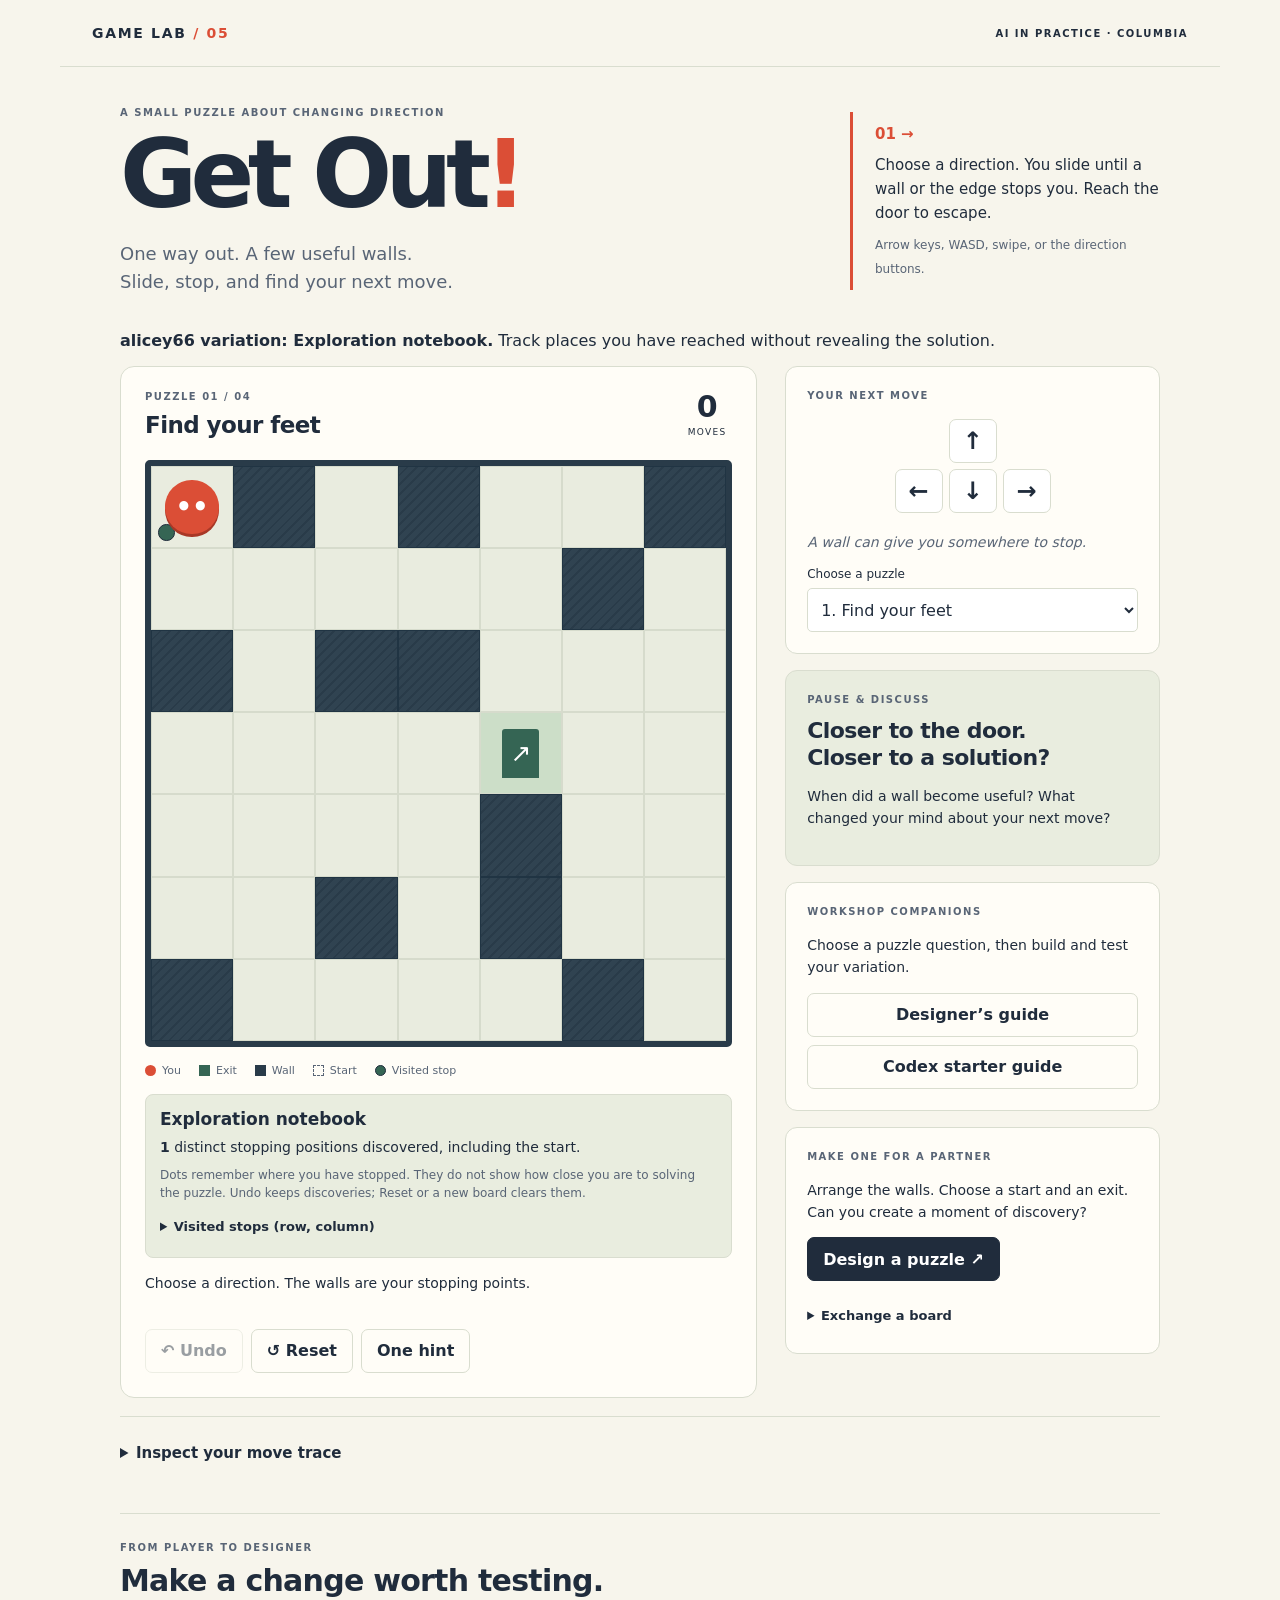
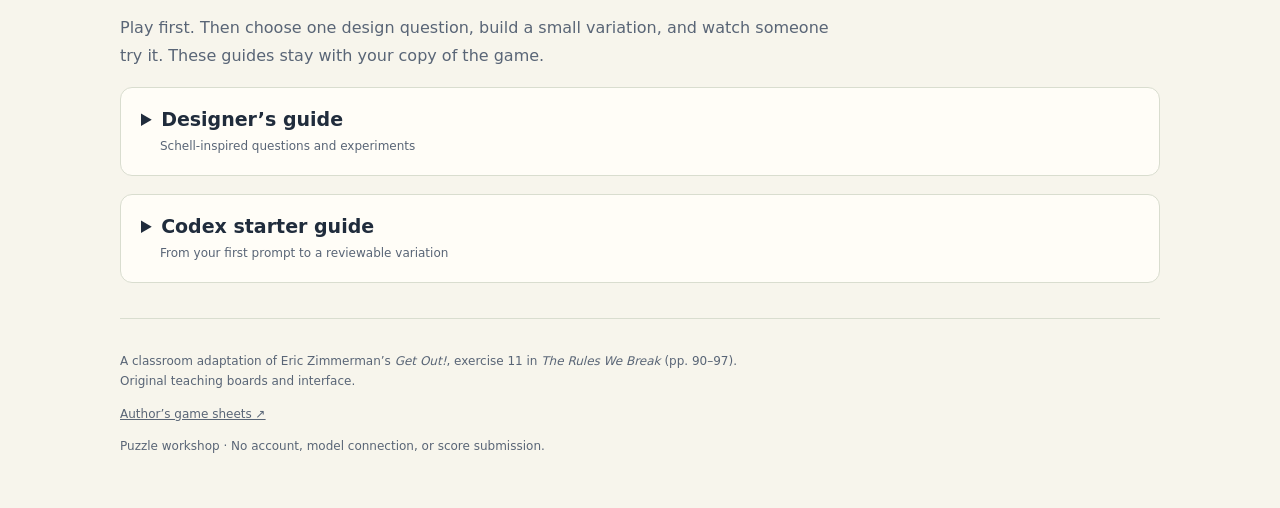
==== minigames/submissions/alicey66/get-out/index.html @ 83a728ab "Add Get Out exploration notebook variation" ====
<!doctype html>
<html lang="en">
<head>
<meta charset="utf-8"><meta name="viewport" content="width=device-width,initial-scale=1">
<title>Get Out! · Exploration notebook · alicey66</title>
<link rel="stylesheet" href="style.css">
<script src="engine.js" defer></script><script src="levels.js" defer></script><script src="exploration.js" defer></script><script src="app.js" defer></script>
</head>
<body>
<header class="masthead"><a class="brand" href="./">GAME LAB <span>/ 05</span></a><span class="course">AI IN PRACTICE · COLUMBIA</span></header>
<main>
<section class="intro"><div><p class="eyebrow">A SMALL PUZZLE ABOUT CHANGING DIRECTION</p><h1>Get Out<span>!</span></h1><p class="lede">One way out. A few useful walls.<br>Slide, stop, and find your next move.</p></div><div class="rule-card"><span class="rule-number">01 →</span><p>Choose a direction. You slide until a wall or the edge stops you. Reach the door to escape.</p><small>Arrow keys, WASD, swipe, or the direction buttons.</small></div></section>
<p class="variation-label"><strong>alicey66 variation: Exploration notebook.</strong> Track places you have reached without revealing the solution.</p>
<div class="workspace">
<section class="play-panel" aria-label="Puzzle play area">
<div class="board-heading"><div><p class="eyebrow" id="level-number">PUZZLE 01 / 04</p><h2 id="level-title">Find your feet</h2></div><div class="counter"><strong id="moves">0</strong><span>MOVES</span></div></div>
<div id="board" class="board" tabindex="0" role="group" aria-label="Puzzle board. Use arrow keys to move."></div>
<div class="legend"><span><i class="you-key"></i>You</span><span><i class="exit-key"></i>Exit</span><span><i class="wall-key"></i>Wall</span><span><i class="start-key"></i>Start</span><span><i class="explored-key"></i>Visited stop</span></div>
<section id="exploration" class="exploration-notebook" aria-label="Exploration notebook">
<h3>Exploration notebook</h3>
<p><strong id="explored-count">1</strong> distinct stopping positions discovered, including the start.</p>
<p class="small">Dots remember where you have stopped. They do not show how close you are to solving the puzzle. Undo keeps discoveries; Reset or a new board clears them.</p>
<details><summary>Visited stops (row, column)</summary><p id="explored-stops"></p></details>
</section>
<p id="status" role="status" aria-live="polite">Find a stopping point that helps you reach the exit.</p>
<div class="play-actions"><button id="undo" class="secondary">↶ Undo</button><button id="reset" class="secondary">↺ Reset</button><button id="hint" class="secondary">One hint</button><button id="next" class="primary" hidden>Next puzzle →</button></div>
</section>
<aside>
<section class="side-card"><p class="eyebrow">YOUR NEXT MOVE</p><div class="dpad" aria-label="Direction controls"><button data-move="up" aria-label="Move up">↑</button><button data-move="left" aria-label="Move left">←</button><button data-move="down" aria-label="Move down">↓</button><button data-move="right" aria-label="Move right">→</button></div><p id="prompt" class="thought"></p><label for="levels">Choose a puzzle</label><select id="levels"></select></section>
<section class="side-card discussion"><p class="eyebrow">PAUSE & DISCUSS</p><h3>Closer to the door.<br>Closer to a solution?</h3><p>When did a wall become useful? What changed your mind about your next move?</p></section>
<section class="side-card"><p class="eyebrow">WORKSHOP COMPANIONS</p><p>Choose a puzzle question, then build and test your variation.</p><div class="guide-buttons"><button class="secondary" data-guide="designers-guide">Designer’s guide</button><button class="secondary" data-guide="codex-guide">Codex starter guide</button></div></section>
<section class="side-card"><p class="eyebrow">MAKE ONE FOR A PARTNER</p><p>Arrange the walls. Choose a start and an exit. Can you create a moment of discovery?</p><button id="edit" class="primary">Design a puzzle ↗</button>
<div id="editor" hidden><fieldset><legend>Paint a square</legend><div class="tools"><label><input type="radio" name="tool" value="#" checked> Wall</label><label><input type="radio" name="tool" value="."> Clear</label><label><input type="radio" name="tool" value="S"> Start</label><label><input type="radio" name="tool" value="E"> Exit</label></div></fieldset><p class="small">Tap the board to paint. Placing a start or exit moves the previous one.</p><button id="blank" class="secondary">Clear board</button><button id="play-custom" class="primary">Check & play</button><button id="cancel-edit" class="secondary">Cancel</button></div>
<details id="exchange"><summary>Exchange a board</summary><label for="board-code">Board code: S = start, E = exit, # = wall, . = floor</label><textarea id="board-code" rows="7" spellcheck="false"></textarea><div class="code-actions"><button id="export" class="secondary">Get current code</button><button id="import" class="secondary">Load code</button></div><p class="small">Copy the code to a partner. Load their code to play it. Boards must be rectangular and solvable.</p></details></section>
</aside>
</div>
<details class="trace"><summary>Inspect your move trace</summary><p>Compare what you tried with what the game did. Blocked moves are recorded but do not add to the move count.</p><ol id="trace-list"><li>No moves yet.</li></ol><button id="download" class="secondary">Download trace (JSON)</button></details>
<section class="workshop-guides" aria-label="Workshop guides">
<p class="eyebrow">FROM PLAYER TO DESIGNER</p>
<h2>Make a change worth testing.</h2>
<p class="guide-intro">Play first. Then choose one design question, build a small variation, and watch someone try it. These guides stay with your copy of the game.</p>
<details id="designers-guide" class="workshop-guide">
<summary>Designer’s guide <span>Schell-inspired questions and experiments</span></summary>
<div class="guide-content">
<p>Use these questions to investigate your puzzle. In Jesse Schell’s <em>The Art of Game Design</em>, third edition, puzzles are in <strong>Chapter 14, with Lens 58: The Puzzle</strong>. Chapter 13 concerns balance. These are original classroom applications of his principles, not excerpts from the book.</p>
<div class="guide-callout"><strong>Start with a prediction.</strong><p>“If I change ___, I expect a player to ___ because ___.” Name something you could observe that would make you question your prediction. Change one thing before adding more.</p></div>
<div class="principle-grid">
<article class="principle-card"><p class="eyebrow">01 · A CLEAR GOAL</p><h3>Can the player tell what success means?</h3><p><strong>Try:</strong> revise the exit marker or the opening instruction.</p><p><strong>Watch:</strong> ask a new player what they are trying to accomplish before their first move.</p></article>
<article class="principle-card"><p class="eyebrow">02 · AN ACCESSIBLE START</p><h3>What can one move teach?</h3><p><strong>Try:</strong> a tiny introductory board that demonstrates sliding and stopping.</p><p><strong>Watch:</strong> can the player predict where the next move will end without your explanation?</p></article>
<article class="principle-card"><p class="eyebrow">03 · VISIBLE PROGRESS</p><h3>What has the player learned so far?</h3><p><strong>Try:</strong> mark visited stopping positions as an exploration record.</p><p><strong>Watch:</strong> does that record inform a decision? Being nearer the door does not necessarily mean being nearer a solution.</p></article>
<article class="principle-card"><p class="eyebrow">04 · CONFIDENCE IN A SOLUTION</p><h3>Why believe a route exists?</h3><p><strong>Try:</strong> a solver-verified assurance or a clue about a reachable stopping point.</p><p><strong>Watch:</strong> when does the player stop guessing? Distinguish solvability from the start from solvability at the current position.</p></article>
<article class="principle-card"><p class="eyebrow">05 · A LEARNING SEQUENCE</p><h3>What prepares the player for the next board?</h3><p><strong>Try:</strong> three boards that introduce, vary, and combine an idea.</p><p><strong>Watch:</strong> can the player use that idea on a new board? A longer shortest path alone does not prove greater difficulty.</p></article>
<article class="principle-card"><p class="eyebrow">06 · PARALLEL CHALLENGES</p><h3>What else could someone try when stuck?</h3><p><strong>Try:</strong> offer a choice of two puzzles with a way to return.</p><p><strong>Watch:</strong> does switching help the player discover an idea, or leave them unsure where to begin?</p></article>
<article class="principle-card"><p class="eyebrow">07 · COMBINING IDEAS</p><h3>Can two small discoveries solve a larger puzzle?</h3><p><strong>Try:</strong> two short teaching boards and a third requiring both ideas.</p><p><strong>Watch:</strong> ask which earlier discovery helped. Look for transfer rather than repeated trial and error.</p></article>
<article class="principle-card"><p class="eyebrow">08 · USEFUL HINTS</p><h3>What is the smallest helpful nudge?</h3><p><strong>Try:</strong> an optional question, then a relevant feature, then the next move.</p><p><strong>Watch:</strong> record the hint level requested. Can the player explain their next decision afterward?</p></article>
<article class="principle-card"><p class="eyebrow">09 · LEARNING FROM AN ANSWER</p><h3>What could revealing a solution teach?</h3><p><strong>Try:</strong> a clearly labeled, optional walkthrough followed by a new board using the same idea.</p><p><strong>Watch:</strong> can the player apply what they saw? Keep a hint distinct from a full reveal.</p></article>
<article class="principle-card"><p class="eyebrow">10 · A CHANGE IN PERSPECTIVE</p><h3>When does a surprising insight feel fair?</h3><p><strong>Try:</strong> a board whose solution begins by moving away from the exit.</p><p><strong>Watch:</strong> what assumption changes? Ask whether the discovery felt satisfying or arbitrary, and why.</p></article>
</div>
<div class="guide-columns">
<section><h3>Watch someone play</h3><ol><li>Give a neighbor the game and its on-screen instructions. Observe without coaching.</li><li>Record the board, version, order, hints, resets, completion, and one revealing action or remark. Use anonymous labels.</li><li>Ask “What were you trying to do?” and “What changed your understanding?”</li><li>Compare the observation with your prediction, note a limitation, and revise one thing.</li></ol></section>
<section><h3>Keep the evidence honest</h3><p>A faster second solve may reflect remembering the solution. Use different players or alternate the order across pairs; use comparable new boards to examine transfer.</p><p>Rule tests establish specified behavior. The solver establishes reachability. Human play and conversation provide evidence about understanding and experience. A tiny classroom sample remains exploratory.</p><p>Use the editor to try original boards, Check &amp; play to verify reachability, and Exchange a board to trade with a partner. The move trace records actions, not feelings.</p></section>
</div>
<p class="guide-footnote">Choose one exercise in the repository’s <code>minigames/EXERCISES.md</code>. Record your experiment in your own game folder. The shared reference stays available for comparison.</p>
</div>
</details>
<details id="codex-guide" class="workshop-guide">
<summary>Codex starter guide <span>From your first prompt to a reviewable variation</span></summary>
<div class="guide-content">
<p>Use Codex as your building assistant. You choose the design question, inspect the change, and interpret the human playtest. This browser game itself needs no account or model connection.</p>
<ol class="starter-steps">
<li><h3>Play first, then exchange puzzles</h3><p>Try Get Out yourself. Then choose <strong>Design a puzzle</strong>, arrange a board, and choose <strong>Check &amp; play</strong>. Use <strong>Exchange a board → Get current code</strong> to share it with a neighbor. Paste their code and choose <strong>Load code</strong>.</p><p>Watch each other play without coaching. What changed your understanding? Use the Designer’s guide to choose one thing you want to change. Keep your board code if you want to use it later.</p></li>
<li><h3>Ask Codex to make it yours</h3><p>Open the class <code>game-dev-f26</code> project in Codex and paste this:</p><blockquote>Use the minigame-variation skill to help me make my own Get Out. Use my signed-in GitHub account and set up my branch and game folder automatically. After playing my neighbor’s puzzle, I want to change: [your idea]. Make one small change, test it, and show me how to play my version.</blockquote><p>Include your board code if you want to keep the puzzle you designed. If you are undecided, describe what you observed and ask Codex to help choose a change. Hints are just one possible experiment.</p><p>Codex gets your login from GitHub, creates your branch and game folder, and runs the checks. You do not need to type your username, run setup commands, or install a separate plugin. If the skill is not found, tell Codex to read <code>.agents/skills/minigame-variation/SKILL.md</code>.</p></li>
<li><h3>Play the change and keep what you learn</h3><p>Play your version, then trade with a neighbor again. Tell Codex what actually happened and what you want to revise. You supply the design decisions and interpretation; Codex can record your words and the checks it ran.</p><p>When you want to save it for review, say:</p><blockquote>Review my variation and prepare a draft pull request to the class repository. Include only my game folder. Record what we tested and leave missing human observations unfinished.</blockquote><p>Codex handles the review, commit, branch push, and draft PR. The instructor reviews and merges it later. Your game appears in the shared gallery after merging.</p></li>
</ol>
<details class="setup-help"><summary>If setup gets in the way</summary><p>Ask a TA and keep playing while access is fixed. Building needs the full class checkout, Codex, a signed-in GitHub CLI, Python 3.11+, and Node 22+. The instructor/TA checks these before class. A downloaded game or gallery is enough to play, but it does not contain the full development tools.</p><p>Use the course’s <a href="https://learn.chatgpt.com/docs/codex/cli" target="_blank" rel="noreferrer">Codex CLI instructions</a> or <a href="https://openai.com/codex/" target="_blank" rel="noreferrer">native app</a> for installation. Existing work should be preserved. The repository’s <code>minigames/STUDENT-GUIDE.md</code> has the same short workflow.</p></details>
<div class="guide-callout"><strong>Tonight is practice, with no new submission due.</strong><p>The Motivation Atlas minigame remains due October 18 and follows its own repository instructions. A Get Out PR does not automatically complete that assignment. Transfer the workflow to your midterm using its own source material and project rules; building-assistant access is separate from configuring a model that plays your game.</p></div>
</div>
</details>
</section>

<footer><p>A classroom adaptation of Eric Zimmerman’s <em>Get Out!</em>, exercise 11 in <em>The Rules We Break</em> (pp. 90–97). Original teaching boards and interface.</p><a href="https://theruleswebreak.com/gamesheets.html" target="_blank" rel="noreferrer">Author’s game sheets ↗</a><p class="small">Puzzle workshop · No account, model connection, or score submission.</p></footer>
</main>
</body></html>
---- minigames/submissions/alicey66/get-out/style.css ----
:root{--paper:#f7f5ec;--ink:#202c3c;--muted:#596576;--line:#d9ddcf;--coral:#db4e36;--green:#356554;--cell:#e9ecdf;--wall:#293b49;--focus:#126cce}*{box-sizing:border-box}body{margin:0;background:var(--paper);color:var(--ink);font-family:system-ui,-apple-system,BlinkMacSystemFont,"Segoe UI",sans-serif}button,input,select,textarea{font:inherit}button,a,select,input{touch-action:manipulation}button,select{min-height:44px}button{cursor:pointer;border:1px solid var(--line);border-radius:7px;padding:10px 15px;font-weight:650;color:var(--ink);background:#fff}button:hover{filter:brightness(.94)}button:disabled{opacity:.45;cursor:default}button:focus-visible,a:focus-visible,select:focus-visible,textarea:focus-visible,input:focus-visible,.board:focus-visible{outline:3px solid var(--focus);outline-offset:4px}a{color:inherit}button[hidden],[hidden]{display:none!important}.masthead{max-width:1160px;margin:auto;padding:25px 32px;border-bottom:1px solid var(--line);display:flex;justify-content:space-between;align-items:center;gap:20px}.brand{font-size:14px;font-weight:850;letter-spacing:.12em;text-decoration:none}.brand span{color:var(--coral)}.course{font-size:10px;letter-spacing:.15em;font-weight:700}main{max-width:1100px;margin:auto;padding:40px 30px}.intro{display:flex;align-items:center;justify-content:space-between;gap:45px;margin-bottom:35px}.eyebrow{font-size:10px;letter-spacing:.15em;font-weight:800;margin:0 0 10px;color:var(--muted)}h1{font-size:clamp(58px,8vw,94px);letter-spacing:-.07em;line-height:1;margin:0 0 18px;font-weight:850}h1 span{color:var(--coral)}.lede{font-size:18px;line-height:1.55;margin:0;color:var(--muted)}.rule-card{max-width:310px;border-left:3px solid var(--coral);padding:10px 0 10px 22px;font-size:15px;line-height:1.6}.rule-number{font-weight:800;color:var(--coral)}.rule-card p{margin:7px 0}.rule-card small{color:var(--muted);font-size:12px}.workspace{display:grid;grid-template-columns:minmax(0,1.7fr) minmax(260px,1fr);gap:28px;align-items:start}.play-panel{border:1px solid var(--line);border-radius:14px;background:#fffdf7;padding:24px}.board-heading{display:flex;justify-content:space-between;align-items:center;gap:15px;margin-bottom:22px}h2{font-size:23px;letter-spacing:-.025em;margin:0}.counter{display:flex;flex-direction:column;align-items:center;min-width:50px}.counter strong{font-size:30px;line-height:1}.counter span{font-size:9px;letter-spacing:.15em;margin-top:5px}.board{--cols:7;--rows:7;position:relative;display:grid;grid-template-columns:repeat(var(--cols),1fr);aspect-ratio:var(--cols)/var(--rows);border:6px solid var(--wall);border-radius:5px;overflow:hidden;background:var(--cell);touch-action:none}.cell{position:relative;display:flex;align-items:center;justify-content:center;border:1px solid #d6dbcc;min-width:0;min-height:0;padding:0;border-radius:0;background:var(--cell);aspect-ratio:1;color:var(--ink)}.cell.wall{background:repeating-linear-gradient(135deg,#304351,#304351 5px,#293b49 5px,#293b49 7px);border-color:#203443}.cell.exit{background:#ccdec8}.door{width:46%;height:62%;background:var(--green);border-radius:3px 3px 0 0;display:flex;align-items:center;justify-content:center;color:white;font-size:clamp(13px,3vw,25px)}.start-mark{color:#7b8474;font-size:16px}.player{position:absolute;left:calc(var(--x)*100%/var(--cols));top:calc(var(--y)*100%/var(--rows));width:calc(100%/var(--cols));height:calc(100%/var(--rows));display:grid;place-items:center;pointer-events:none;transition:left .22s ease,top .22s ease}.player span{width:65%;height:65%;border-radius:50%;background:var(--coral);box-shadow:0 3px 0 #a83827;display:grid;place-items:center;color:white;font-size:clamp(13px,3vw,26px);font-weight:800}.legend{display:flex;gap:18px;flex-wrap:wrap;margin:17px 0;font-size:11px;color:var(--muted)}.legend span{display:flex;align-items:center;gap:6px}.legend i{display:inline-block;width:11px;height:11px}.you-key{background:var(--coral);border-radius:50%}.exit-key{background:var(--green)}.wall-key{background:var(--wall)}.start-key{border:1px dashed var(--muted)}#status{font-size:14px;line-height:1.5;min-height:42px}.play-actions{display:flex;flex-wrap:wrap;gap:8px}.primary{background:var(--ink);border-color:var(--ink);color:white}.secondary{background:transparent}aside{display:grid;gap:16px}.side-card{padding:21px;border:1px solid var(--line);border-radius:12px;background:#fffdf7}.side-card p{line-height:1.6;font-size:14px}.side-card p.eyebrow{font-size:10px}.dpad{display:grid;grid-template-columns:repeat(3,48px);grid-template-rows:repeat(2,44px);gap:6px;width:max-content;margin:15px auto 18px}.dpad button{font-size:24px;padding:3px}.dpad button[data-move=up]{grid-column:2}.dpad button[data-move=left]{grid-column:1;grid-row:2}.dpad button[data-move=down]{grid-column:2;grid-row:2}.dpad button[data-move=right]{grid-column:3;grid-row:2}.thought{font-style:italic;color:var(--muted)}label{display:block;font-size:12px;margin:10px 0 7px}select,textarea{width:100%;border:1px solid var(--line);border-radius:5px;padding:9px;background:#fff;color:var(--ink)}.discussion{background:#e9eddf}.discussion h3{font-size:22px;line-height:1.2;letter-spacing:-.025em;margin:10px 0}.small{font-size:12px!important;color:var(--muted)}details{margin-top:18px}summary{cursor:pointer;font-size:13px;font-weight:700;padding:9px 0}fieldset{border:0;padding:0;margin:18px 0 10px}legend{font-size:13px;font-weight:700}.tools{display:grid;grid-template-columns:1fr 1fr;gap:4px}.tools label{display:flex;gap:5px;align-items:center;margin:0;min-height:40px}.tools input{accent-color:var(--coral)}#editor button{margin:4px 2px 4px 0}textarea{font-family:monospace;font-size:14px;resize:vertical}.code-actions{display:flex;flex-wrap:wrap;gap:6px;margin-top:8px}.trace{border-top:1px solid var(--line);padding-top:15px;font-size:13px;line-height:1.7}.trace ol{max-height:220px;overflow:auto}.trace summary{font-size:15px}footer{border-top:1px solid var(--line);margin-top:35px;padding-top:20px;color:var(--muted);font-size:12px;line-height:1.7}footer p{max-width:650px}.board.editing .cell{cursor:crosshair}.board.editing .cell:hover{outline:3px solid var(--coral);outline-offset:-3px;filter:none}@media(max-width:720px){.masthead{padding:20px}.course{font-size:8px}main{padding:28px 16px}.intro{display:block;margin-bottom:24px}.rule-card{max-width:none;margin-top:24px;padding:0 0 0 16px}.workspace{grid-template-columns:1fr;gap:18px}.play-panel{padding:16px}.board-heading{margin-bottom:16px}h2{font-size:21px}.dpad{grid-template-columns:repeat(3,58px);grid-template-rows:repeat(2,48px)}.side-card{padding:18px}.legend{gap:15px}}@media(prefers-reduced-motion:reduce){.player{transition:none}}

/* This variation records explored stopping places, not distance to victory. */
.cell.explored::after{content:'';position:absolute;bottom:8%;left:8%;width:18%;height:18%;border:1px solid var(--ink);border-radius:50%;background:var(--green);pointer-events:none}
.legend .explored-key{border-radius:50%;background:var(--green);border:1px solid var(--ink)}
.exploration-notebook{margin:15px 0;padding:14px;border:1px solid var(--line);border-radius:8px;background:#e9eddf}
.exploration-notebook h3{margin:0 0 8px;font-size:17px}
.exploration-notebook p{margin:8px 0;font-size:14px;line-height:1.5}
.exploration-notebook details{margin-top:6px}
#explored-stops{overflow-wrap:anywhere;font-variant-numeric:tabular-nums}
/* Self-contained classroom guides, copied with each student variation. */
.guide-buttons{display:grid;gap:8px}.workshop-guides{margin-top:38px;border-top:1px solid var(--line);padding-top:28px}.workshop-guides>h2{font-size:30px}.guide-intro{max-width:720px;color:var(--muted);line-height:1.7}.workshop-guide{border:1px solid var(--line);border-radius:12px;background:#fffdf7;overflow:hidden}.workshop-guide>summary{padding:20px;font-size:19px;min-height:64px}.workshop-guide>summary span{display:block;font-size:12px;color:var(--muted);font-weight:500;margin:7px 0 0 19px;line-height:1.5}.workshop-guide[open]>summary{border-bottom:1px solid var(--line);background:#e9eddf}.workshop-guide summary:focus-visible{outline:3px solid var(--focus);outline-offset:-4px}.guide-content{padding:24px;font-size:14px;line-height:1.7}.guide-content>p:first-child{margin-top:0}.guide-content h3{font-size:18px;line-height:1.4;margin:0 0 12px;letter-spacing:-.02em}.guide-content p{margin:8px 0 14px}.guide-callout{border-left:3px solid var(--coral);padding:14px 20px;background:var(--paper);margin:24px 0}.guide-callout p:last-child{margin-bottom:0}.principle-grid{display:grid;grid-template-columns:repeat(2,minmax(0,1fr));gap:14px;margin:24px 0}.principle-card{border:1px solid var(--line);border-radius:8px;padding:20px}.principle-card .eyebrow{font-size:10px;margin:0 0 12px}.principle-card p:last-child{margin-bottom:0}.guide-columns{display:grid;grid-template-columns:repeat(2,minmax(0,1fr));gap:28px;margin-top:28px}.guide-content ol{padding-left:22px}.guide-content li{padding-left:5px;margin:10px 0}.guide-content code{font-size:.9em;overflow-wrap:anywhere}.guide-content pre{background:var(--ink);color:#f7f5ec;border-radius:7px;padding:16px;white-space:pre-wrap;overflow-wrap:anywhere;line-height:1.7}.guide-content blockquote{border-left:3px solid var(--green);margin:18px 0;padding:5px 0 5px 20px;color:var(--muted)}.guide-footnote{border-top:1px solid var(--line);padding-top:18px;color:var(--muted)}.starter-steps>li{padding:0 0 18px 10px;margin-top:22px}.starter-steps>li::marker{color:var(--coral);font-weight:800}@media(max-width:720px){.guide-content{padding:18px}.principle-grid,.guide-columns{grid-template-columns:1fr}.workshop-guide>summary{font-size:18px;padding:18px}.guide-content pre{padding:12px}.principle-card{padding:16px}.workshop-guides>h2{font-size:26px}}
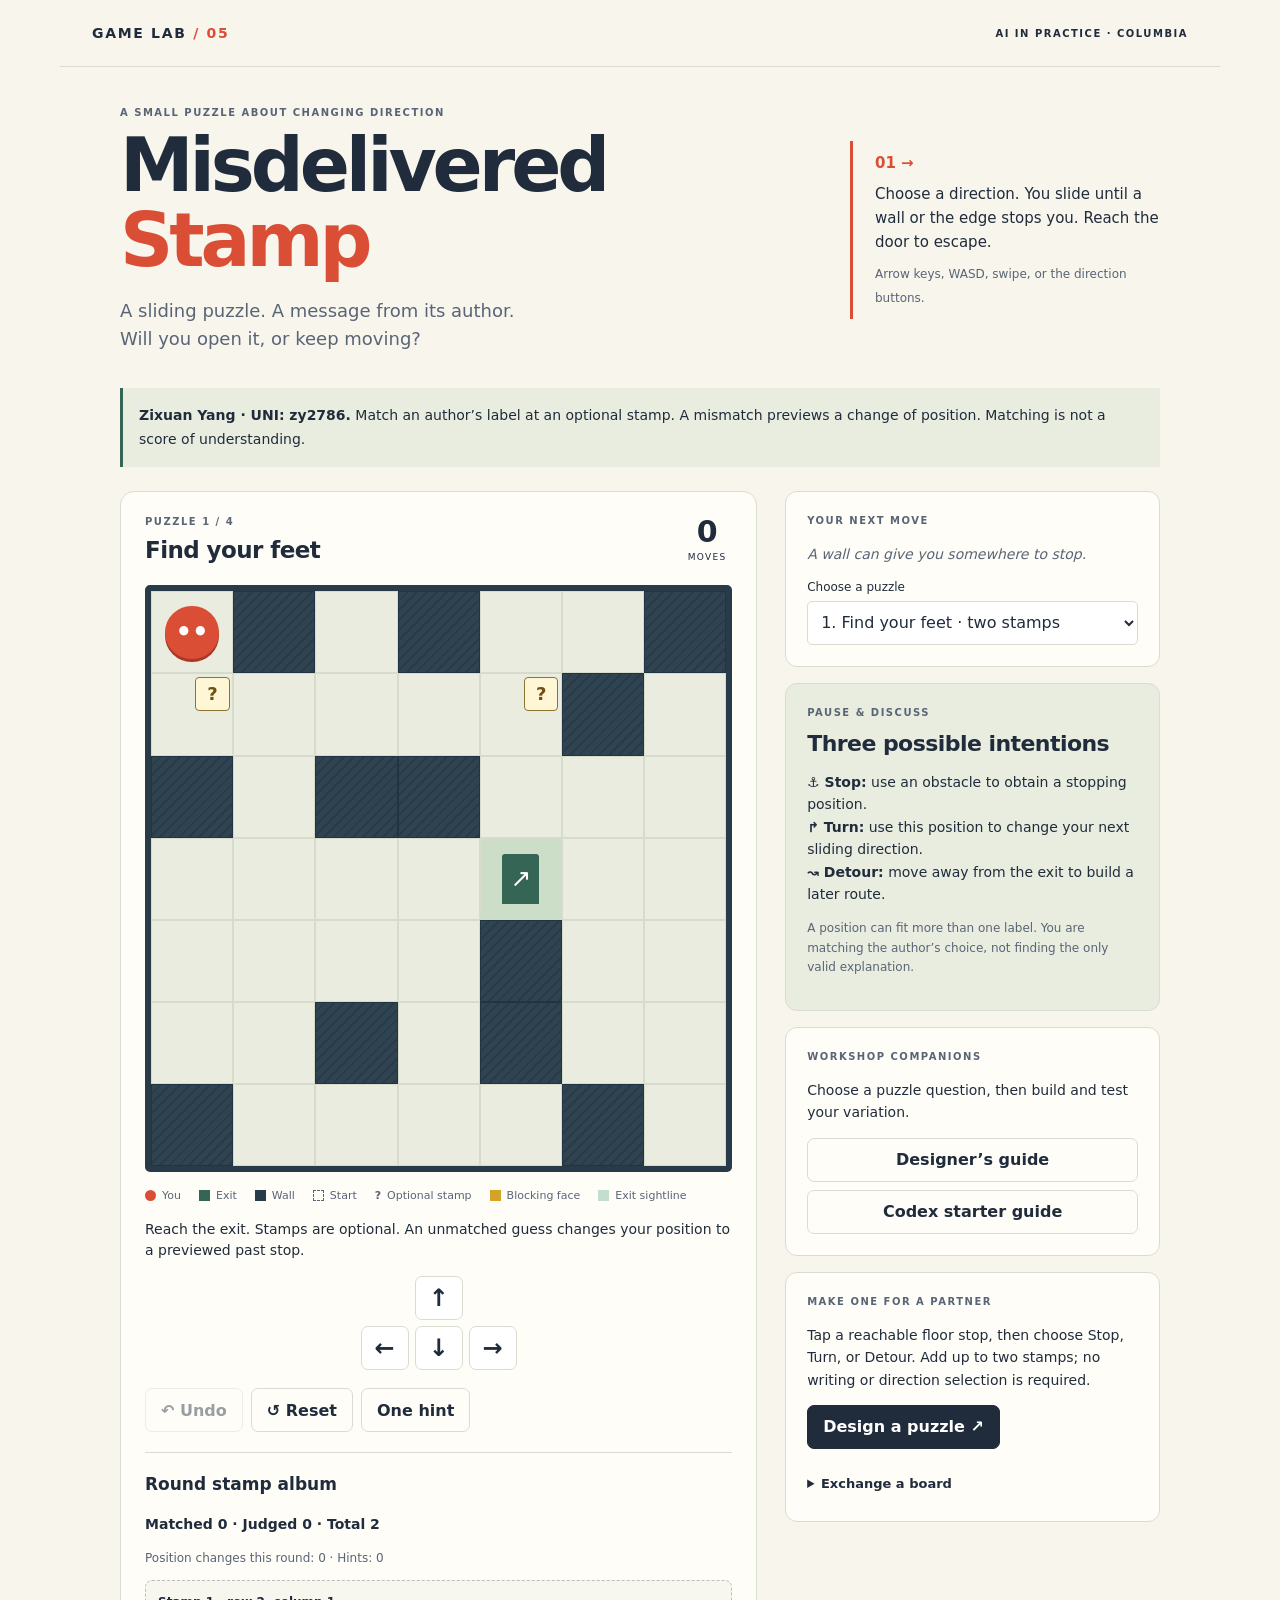
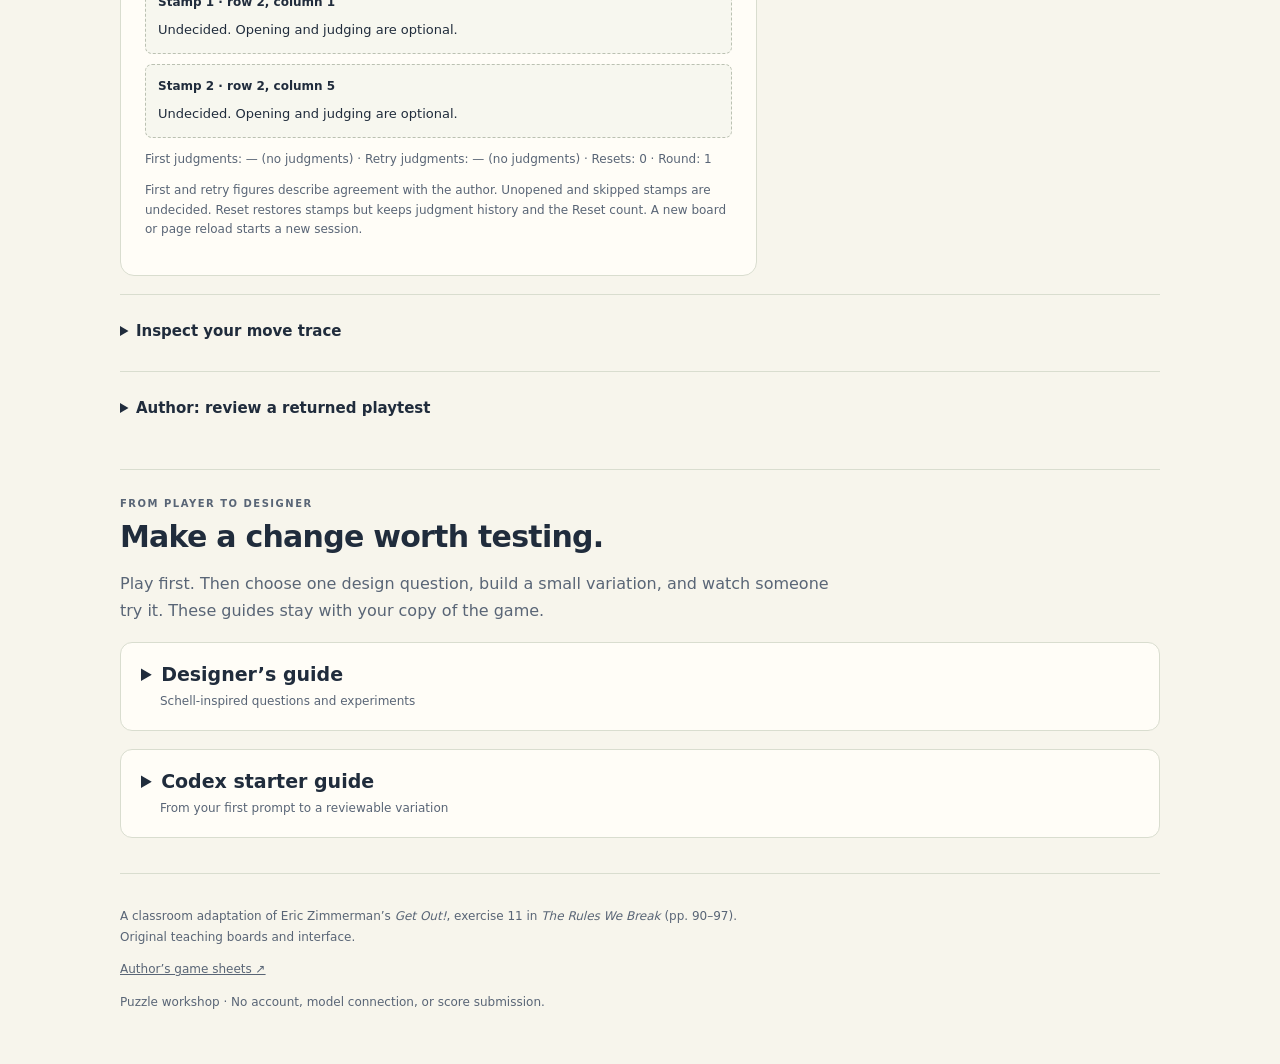
==== commit 81b1d6bf: "Finalize Misdelivered Stamp by Zixuan Yang, UNI zy2786" ====
--- a/minigames/submissions/alicey66/get-out/index.html
+++ b/minigames/submissions/alicey66/get-out/index.html
@@ -2,39 +2,42 @@
 <html lang="en">
 <head>
 <meta charset="utf-8"><meta name="viewport" content="width=device-width,initial-scale=1">
-<title>Get Out! · Exploration notebook · alicey66</title>
+<title>Misdelivered Stamp · Zixuan Yang</title>
 <link rel="stylesheet" href="style.css">
-<script src="engine.js" defer></script><script src="levels.js" defer></script><script src="exploration.js" defer></script><script src="app.js" defer></script>
+<script src="engine.js" defer></script><script src="levels.js" defer></script><script src="stamps.js" defer></script><script src="app.js" defer></script>
 </head>
 <body>
 <header class="masthead"><a class="brand" href="./">GAME LAB <span>/ 05</span></a><span class="course">AI IN PRACTICE · COLUMBIA</span></header>
 <main>
-<section class="intro"><div><p class="eyebrow">A SMALL PUZZLE ABOUT CHANGING DIRECTION</p><h1>Get Out<span>!</span></h1><p class="lede">One way out. A few useful walls.<br>Slide, stop, and find your next move.</p></div><div class="rule-card"><span class="rule-number">01 →</span><p>Choose a direction. You slide until a wall or the edge stops you. Reach the door to escape.</p><small>Arrow keys, WASD, swipe, or the direction buttons.</small></div></section>
-<p class="variation-label"><strong>alicey66 variation: Exploration notebook.</strong> Track places you have reached without revealing the solution.</p>
+<section class="intro"><div><p class="eyebrow">A SMALL PUZZLE ABOUT CHANGING DIRECTION</p><h1 class="stamp-title">Misdelivered<br><span>Stamp</span></h1><p class="lede">A sliding puzzle. A message from its author.<br>Will you open it, or keep moving?</p></div><div class="rule-card"><span class="rule-number">01 →</span><p>Choose a direction. You slide until a wall or the edge stops you. Reach the door to escape.</p><small>Arrow keys, WASD, swipe, or the direction buttons.</small></div></section>
+<p class="variation-label"><strong>Zixuan Yang · UNI: zy2786.</strong> Match an author’s label at an optional stamp. A mismatch previews a change of position. Matching is not a score of understanding.</p>
 <div class="workspace">
 <section class="play-panel" aria-label="Puzzle play area">
 <div class="board-heading"><div><p class="eyebrow" id="level-number">PUZZLE 01 / 04</p><h2 id="level-title">Find your feet</h2></div><div class="counter"><strong id="moves">0</strong><span>MOVES</span></div></div>
 <div id="board" class="board" tabindex="0" role="group" aria-label="Puzzle board. Use arrow keys to move."></div>
-<div class="legend"><span><i class="you-key"></i>You</span><span><i class="exit-key"></i>Exit</span><span><i class="wall-key"></i>Wall</span><span><i class="start-key"></i>Start</span><span><i class="explored-key"></i>Visited stop</span></div>
-<section id="exploration" class="exploration-notebook" aria-label="Exploration notebook">
-<h3>Exploration notebook</h3>
-<p><strong id="explored-count">1</strong> distinct stopping positions discovered, including the start.</p>
-<p class="small">Dots remember where you have stopped. They do not show how close you are to solving the puzzle. Undo keeps discoveries; Reset or a new board clears them.</p>
-<details><summary>Visited stops (row, column)</summary><p id="explored-stops"></p></details>
-</section>
+<div class="legend"><span><i class="you-key"></i>You</span><span><i class="exit-key"></i>Exit</span><span><i class="wall-key"></i>Wall</span><span><i class="start-key"></i>Start</span><span><b>?</b>Optional stamp</span><span><i class="contact-key"></i>Blocking face</span><span><i class="line-key"></i>Exit sightline</span></div>
 <p id="status" role="status" aria-live="polite">Find a stopping point that helps you reach the exit.</p>
+<section id="stamp-interaction" class="stamp-interaction" aria-label="Stamp interaction"></section>
+<div class="dpad" aria-label="Direction controls"><button data-move="up" aria-label="Move up">↑</button><button data-move="left" aria-label="Move left">←</button><button data-move="down" aria-label="Move down">↓</button><button data-move="right" aria-label="Move right">→</button></div>
 <div class="play-actions"><button id="undo" class="secondary">↶ Undo</button><button id="reset" class="secondary">↺ Reset</button><button id="hint" class="secondary">One hint</button><button id="next" class="primary" hidden>Next puzzle →</button></div>
-</section>
+<section id="album" class="stamp-album" aria-label="Stamp album">
+<h3>Round stamp album</h3><p id="album-count" class="album-count"></p><p id="round-losses" class="small"></p><div id="album-list"></div>
+<div id="session-stats"></div><p class="small">First and retry figures describe agreement with the author. Unopened and skipped stamps are undecided. Reset restores stamps but keeps judgment history and the Reset count. A new board or page reload starts a new session.</p>
+</section></section>
 <aside>
-<section class="side-card"><p class="eyebrow">YOUR NEXT MOVE</p><div class="dpad" aria-label="Direction controls"><button data-move="up" aria-label="Move up">↑</button><button data-move="left" aria-label="Move left">←</button><button data-move="down" aria-label="Move down">↓</button><button data-move="right" aria-label="Move right">→</button></div><p id="prompt" class="thought"></p><label for="levels">Choose a puzzle</label><select id="levels"></select></section>
-<section class="side-card discussion"><p class="eyebrow">PAUSE & DISCUSS</p><h3>Closer to the door.<br>Closer to a solution?</h3><p>When did a wall become useful? What changed your mind about your next move?</p></section>
+<section class="side-card"><p class="eyebrow">YOUR NEXT MOVE</p><p id="prompt" class="thought"></p><label for="levels">Choose a puzzle</label><select id="levels"></select></section>
+<section class="side-card discussion"><p class="eyebrow">PAUSE & DISCUSS</p><h3>Three possible intentions</h3><p><strong>⚓ Stop:</strong> use an obstacle to obtain a stopping position.<br><strong>↱ Turn:</strong> use this position to change your next sliding direction.<br><strong>↝ Detour:</strong> move away from the exit to build a later route.</p><p class="small">A position can fit more than one label. You are matching the author’s choice, not finding the only valid explanation.</p></section>
 <section class="side-card"><p class="eyebrow">WORKSHOP COMPANIONS</p><p>Choose a puzzle question, then build and test your variation.</p><div class="guide-buttons"><button class="secondary" data-guide="designers-guide">Designer’s guide</button><button class="secondary" data-guide="codex-guide">Codex starter guide</button></div></section>
-<section class="side-card"><p class="eyebrow">MAKE ONE FOR A PARTNER</p><p>Arrange the walls. Choose a start and an exit. Can you create a moment of discovery?</p><button id="edit" class="primary">Design a puzzle ↗</button>
-<div id="editor" hidden><fieldset><legend>Paint a square</legend><div class="tools"><label><input type="radio" name="tool" value="#" checked> Wall</label><label><input type="radio" name="tool" value="."> Clear</label><label><input type="radio" name="tool" value="S"> Start</label><label><input type="radio" name="tool" value="E"> Exit</label></div></fieldset><p class="small">Tap the board to paint. Placing a start or exit moves the previous one.</p><button id="blank" class="secondary">Clear board</button><button id="play-custom" class="primary">Check & play</button><button id="cancel-edit" class="secondary">Cancel</button></div>
-<details id="exchange"><summary>Exchange a board</summary><label for="board-code">Board code: S = start, E = exit, # = wall, . = floor</label><textarea id="board-code" rows="7" spellcheck="false"></textarea><div class="code-actions"><button id="export" class="secondary">Get current code</button><button id="import" class="secondary">Load code</button></div><p class="small">Copy the code to a partner. Load their code to play it. Boards must be rectangular and solvable.</p></details></section>
+<section class="side-card"><p class="eyebrow">MAKE ONE FOR A PARTNER</p><p>Tap a reachable floor stop, then choose Stop, Turn, or Detour. Add up to two stamps; no writing or direction selection is required.</p><button id="edit" class="primary">Design a puzzle ↗</button>
+<div id="editor" hidden><fieldset><legend>Paint a square</legend><div class="tools"><label><input type="radio" name="tool" value="#" checked> Wall</label><label><input type="radio" name="tool" value="."> Clear</label><label><input type="radio" name="tool" value="S"> Start</label><label><input type="radio" name="tool" value="E"> Exit</label><label><input type="radio" name="tool" value="stamp"> Stamp ?</label></div></fieldset><p class="small">Tap the board to paint. Placing a start or exit moves the previous one.</p><div class="author-editor"><p><strong id="stamp-total">0 / 2 author stamps</strong></p><p id="author-location">Tap a stopping point, then choose a label.</p>
+<div class="author-labels"><button class="secondary" data-author-label="stop" disabled>⚓ Stop</button><button class="secondary" data-author-label="turn" disabled>↱ Turn</button><button class="secondary" data-author-label="detour" disabled>↝ Detour</button></div>
+<p class="small">All possible incoming blocking faces and direct exit sightlines are highlighted from the board geometry. The highlight does not depend on your chosen label. Stamps cannot be placed on the start, exit, walls, or transit-only cells.</p><button id="remove-stamp" class="secondary" disabled>Remove stamp</button><ul id="author-list"></ul></div>
+<button id="blank" class="secondary">Clear board</button><button id="play-custom" class="primary">Check & play</button><button id="cancel-edit" class="secondary">Cancel</button></div>
+<details id="exchange"><summary>Exchange a board</summary><label for="board-code">Board + author stamps</label><textarea id="board-code" rows="7" spellcheck="false"></textarea><div class="code-actions"><button id="export" class="secondary">Copy board + stamps</button><button id="import" class="secondary">Load code</button></div><p class="small">Copy the entire code to a partner using Misdelivered Stamp. It includes hidden author labels, not player judgments. Original S/E/#/. board text also loads. Invalid imports keep your current session.</p></details></section>
 </aside>
 </div>
-<details class="trace"><summary>Inspect your move trace</summary><p>Compare what you tried with what the game did. Blocked moves are recorded but do not add to the move count.</p><ol id="trace-list"><li>No moves yet.</li></ol><button id="download" class="secondary">Download trace (JSON)</button></details>
+<details class="trace"><summary>Inspect your move trace</summary><p>Moves, stamp offers, skips, judgments, position changes, Undo and Reset remain in this session trace. Share the downloaded file with the author for discussion. The trace records choices, not proof of learning.</p><ol id="trace-list"><li>No moves yet.</li></ol><button id="download" class="secondary">Download trace (JSON)</button></details>
+<details id="review" class="trace"><summary>Author: review a returned playtest</summary><p>Ask your partner to send their downloaded trace, then choose it here. This reads a local file and does not change your current game.</p><label for="review-file">Misdelivered Stamp trace file</label><input id="review-file" type="file" accept=".json,application/json"><div id="review-summary" role="status"></div></details>
 <section class="workshop-guides" aria-label="Workshop guides">
 <p class="eyebrow">FROM PLAYER TO DESIGNER</p>
 <h2>Make a change worth testing.</h2>
@@ -68,12 +71,12 @@
 <div class="guide-content">
 <p>Use Codex as your building assistant. You choose the design question, inspect the change, and interpret the human playtest. This browser game itself needs no account or model connection.</p>
 <ol class="starter-steps">
-<li><h3>Play first, then exchange puzzles</h3><p>Try Get Out yourself. Then choose <strong>Design a puzzle</strong>, arrange a board, and choose <strong>Check &amp; play</strong>. Use <strong>Exchange a board → Get current code</strong> to share it with a neighbor. Paste their code and choose <strong>Load code</strong>.</p><p>Watch each other play without coaching. What changed your understanding? Use the Designer’s guide to choose one thing you want to change. Keep your board code if you want to use it later.</p></li>
+<li><h3>Play first, then exchange puzzles</h3><p>Try Get Out yourself. Then choose <strong>Design a puzzle</strong>, arrange a board, and choose <strong>Check &amp; play</strong>. Use <strong>Exchange a board → Copy board + stamps</strong> to share it with a neighbor. Paste their code and choose <strong>Load code</strong>.</p><p>Watch each other play without coaching. What changed your understanding? Use the Designer’s guide to choose one thing you want to change. Keep your board code if you want to use it later.</p></li>
 <li><h3>Ask Codex to make it yours</h3><p>Open the class <code>game-dev-f26</code> project in Codex and paste this:</p><blockquote>Use the minigame-variation skill to help me make my own Get Out. Use my signed-in GitHub account and set up my branch and game folder automatically. After playing my neighbor’s puzzle, I want to change: [your idea]. Make one small change, test it, and show me how to play my version.</blockquote><p>Include your board code if you want to keep the puzzle you designed. If you are undecided, describe what you observed and ask Codex to help choose a change. Hints are just one possible experiment.</p><p>Codex gets your login from GitHub, creates your branch and game folder, and runs the checks. You do not need to type your username, run setup commands, or install a separate plugin. If the skill is not found, tell Codex to read <code>.agents/skills/minigame-variation/SKILL.md</code>.</p></li>
 <li><h3>Play the change and keep what you learn</h3><p>Play your version, then trade with a neighbor again. Tell Codex what actually happened and what you want to revise. You supply the design decisions and interpretation; Codex can record your words and the checks it ran.</p><p>When you want to save it for review, say:</p><blockquote>Review my variation and prepare a draft pull request to the class repository. Include only my game folder. Record what we tested and leave missing human observations unfinished.</blockquote><p>Codex handles the review, commit, branch push, and draft PR. The instructor reviews and merges it later. Your game appears in the shared gallery after merging.</p></li>
 </ol>
 <details class="setup-help"><summary>If setup gets in the way</summary><p>Ask a TA and keep playing while access is fixed. Building needs the full class checkout, Codex, a signed-in GitHub CLI, Python 3.11+, and Node 22+. The instructor/TA checks these before class. A downloaded game or gallery is enough to play, but it does not contain the full development tools.</p><p>Use the course’s <a href="https://learn.chatgpt.com/docs/codex/cli" target="_blank" rel="noreferrer">Codex CLI instructions</a> or <a href="https://openai.com/codex/" target="_blank" rel="noreferrer">native app</a> for installation. Existing work should be preserved. The repository’s <code>minigames/STUDENT-GUIDE.md</code> has the same short workflow.</p></details>
-<div class="guide-callout"><strong>Tonight is practice, with no new submission due.</strong><p>The Motivation Atlas minigame remains due October 18 and follows its own repository instructions. A Get Out PR does not automatically complete that assignment. Transfer the workflow to your midterm using its own source material and project rules; building-assistant access is separate from configuring a model that plays your game.</p></div>
+
 </div>
 </details>
 </section>
--- a/minigames/submissions/alicey66/get-out/style.css
+++ b/minigames/submissions/alicey66/get-out/style.css
@@ -1,12 +1,22 @@
 :root{--paper:#f7f5ec;--ink:#202c3c;--muted:#596576;--line:#d9ddcf;--coral:#db4e36;--green:#356554;--cell:#e9ecdf;--wall:#293b49;--focus:#126cce}*{box-sizing:border-box}body{margin:0;background:var(--paper);color:var(--ink);font-family:system-ui,-apple-system,BlinkMacSystemFont,"Segoe UI",sans-serif}button,input,select,textarea{font:inherit}button,a,select,input{touch-action:manipulation}button,select{min-height:44px}button{cursor:pointer;border:1px solid var(--line);border-radius:7px;padding:10px 15px;font-weight:650;color:var(--ink);background:#fff}button:hover{filter:brightness(.94)}button:disabled{opacity:.45;cursor:default}button:focus-visible,a:focus-visible,select:focus-visible,textarea:focus-visible,input:focus-visible,.board:focus-visible{outline:3px solid var(--focus);outline-offset:4px}a{color:inherit}button[hidden],[hidden]{display:none!important}.masthead{max-width:1160px;margin:auto;padding:25px 32px;border-bottom:1px solid var(--line);display:flex;justify-content:space-between;align-items:center;gap:20px}.brand{font-size:14px;font-weight:850;letter-spacing:.12em;text-decoration:none}.brand span{color:var(--coral)}.course{font-size:10px;letter-spacing:.15em;font-weight:700}main{max-width:1100px;margin:auto;padding:40px 30px}.intro{display:flex;align-items:center;justify-content:space-between;gap:45px;margin-bottom:35px}.eyebrow{font-size:10px;letter-spacing:.15em;font-weight:800;margin:0 0 10px;color:var(--muted)}h1{font-size:clamp(58px,8vw,94px);letter-spacing:-.07em;line-height:1;margin:0 0 18px;font-weight:850}h1 span{color:var(--coral)}.lede{font-size:18px;line-height:1.55;margin:0;color:var(--muted)}.rule-card{max-width:310px;border-left:3px solid var(--coral);padding:10px 0 10px 22px;font-size:15px;line-height:1.6}.rule-number{font-weight:800;color:var(--coral)}.rule-card p{margin:7px 0}.rule-card small{color:var(--muted);font-size:12px}.workspace{display:grid;grid-template-columns:minmax(0,1.7fr) minmax(260px,1fr);gap:28px;align-items:start}.play-panel{border:1px solid var(--line);border-radius:14px;background:#fffdf7;padding:24px}.board-heading{display:flex;justify-content:space-between;align-items:center;gap:15px;margin-bottom:22px}h2{font-size:23px;letter-spacing:-.025em;margin:0}.counter{display:flex;flex-direction:column;align-items:center;min-width:50px}.counter strong{font-size:30px;line-height:1}.counter span{font-size:9px;letter-spacing:.15em;margin-top:5px}.board{--cols:7;--rows:7;position:relative;display:grid;grid-template-columns:repeat(var(--cols),1fr);aspect-ratio:var(--cols)/var(--rows);border:6px solid var(--wall);border-radius:5px;overflow:hidden;background:var(--cell);touch-action:none}.cell{position:relative;display:flex;align-items:center;justify-content:center;border:1px solid #d6dbcc;min-width:0;min-height:0;padding:0;border-radius:0;background:var(--cell);aspect-ratio:1;color:var(--ink)}.cell.wall{background:repeating-linear-gradient(135deg,#304351,#304351 5px,#293b49 5px,#293b49 7px);border-color:#203443}.cell.exit{background:#ccdec8}.door{width:46%;height:62%;background:var(--green);border-radius:3px 3px 0 0;display:flex;align-items:center;justify-content:center;color:white;font-size:clamp(13px,3vw,25px)}.start-mark{color:#7b8474;font-size:16px}.player{position:absolute;left:calc(var(--x)*100%/var(--cols));top:calc(var(--y)*100%/var(--rows));width:calc(100%/var(--cols));height:calc(100%/var(--rows));display:grid;place-items:center;pointer-events:none;transition:left .22s ease,top .22s ease}.player span{width:65%;height:65%;border-radius:50%;background:var(--coral);box-shadow:0 3px 0 #a83827;display:grid;place-items:center;color:white;font-size:clamp(13px,3vw,26px);font-weight:800}.legend{display:flex;gap:18px;flex-wrap:wrap;margin:17px 0;font-size:11px;color:var(--muted)}.legend span{display:flex;align-items:center;gap:6px}.legend i{display:inline-block;width:11px;height:11px}.you-key{background:var(--coral);border-radius:50%}.exit-key{background:var(--green)}.wall-key{background:var(--wall)}.start-key{border:1px dashed var(--muted)}#status{font-size:14px;line-height:1.5;min-height:42px}.play-actions{display:flex;flex-wrap:wrap;gap:8px}.primary{background:var(--ink);border-color:var(--ink);color:white}.secondary{background:transparent}aside{display:grid;gap:16px}.side-card{padding:21px;border:1px solid var(--line);border-radius:12px;background:#fffdf7}.side-card p{line-height:1.6;font-size:14px}.side-card p.eyebrow{font-size:10px}.dpad{display:grid;grid-template-columns:repeat(3,48px);grid-template-rows:repeat(2,44px);gap:6px;width:max-content;margin:15px auto 18px}.dpad button{font-size:24px;padding:3px}.dpad button[data-move=up]{grid-column:2}.dpad button[data-move=left]{grid-column:1;grid-row:2}.dpad button[data-move=down]{grid-column:2;grid-row:2}.dpad button[data-move=right]{grid-column:3;grid-row:2}.thought{font-style:italic;color:var(--muted)}label{display:block;font-size:12px;margin:10px 0 7px}select,textarea{width:100%;border:1px solid var(--line);border-radius:5px;padding:9px;background:#fff;color:var(--ink)}.discussion{background:#e9eddf}.discussion h3{font-size:22px;line-height:1.2;letter-spacing:-.025em;margin:10px 0}.small{font-size:12px!important;color:var(--muted)}details{margin-top:18px}summary{cursor:pointer;font-size:13px;font-weight:700;padding:9px 0}fieldset{border:0;padding:0;margin:18px 0 10px}legend{font-size:13px;font-weight:700}.tools{display:grid;grid-template-columns:1fr 1fr;gap:4px}.tools label{display:flex;gap:5px;align-items:center;margin:0;min-height:40px}.tools input{accent-color:var(--coral)}#editor button{margin:4px 2px 4px 0}textarea{font-family:monospace;font-size:14px;resize:vertical}.code-actions{display:flex;flex-wrap:wrap;gap:6px;margin-top:8px}.trace{border-top:1px solid var(--line);padding-top:15px;font-size:13px;line-height:1.7}.trace ol{max-height:220px;overflow:auto}.trace summary{font-size:15px}footer{border-top:1px solid var(--line);margin-top:35px;padding-top:20px;color:var(--muted);font-size:12px;line-height:1.7}footer p{max-width:650px}.board.editing .cell{cursor:crosshair}.board.editing .cell:hover{outline:3px solid var(--coral);outline-offset:-3px;filter:none}@media(max-width:720px){.masthead{padding:20px}.course{font-size:8px}main{padding:28px 16px}.intro{display:block;margin-bottom:24px}.rule-card{max-width:none;margin-top:24px;padding:0 0 0 16px}.workspace{grid-template-columns:1fr;gap:18px}.play-panel{padding:16px}.board-heading{margin-bottom:16px}h2{font-size:21px}.dpad{grid-template-columns:repeat(3,58px);grid-template-rows:repeat(2,48px)}.side-card{padding:18px}.legend{gap:15px}}@media(prefers-reduced-motion:reduce){.player{transition:none}}
 
-/* This variation records explored stopping places, not distance to victory. */
-.cell.explored::after{content:'';position:absolute;bottom:8%;left:8%;width:18%;height:18%;border:1px solid var(--ink);border-radius:50%;background:var(--green);pointer-events:none}
-.legend .explored-key{border-radius:50%;background:var(--green);border:1px solid var(--ink)}
-.exploration-notebook{margin:15px 0;padding:14px;border:1px solid var(--line);border-radius:8px;background:#e9eddf}
-.exploration-notebook h3{margin:0 0 8px;font-size:17px}
-.exploration-notebook p{margin:8px 0;font-size:14px;line-height:1.5}
-.exploration-notebook details{margin-top:6px}
-#explored-stops{overflow-wrap:anywhere;font-variant-numeric:tabular-nums}
 /* Self-contained classroom guides, copied with each student variation. */
 .guide-buttons{display:grid;gap:8px}.workshop-guides{margin-top:38px;border-top:1px solid var(--line);padding-top:28px}.workshop-guides>h2{font-size:30px}.guide-intro{max-width:720px;color:var(--muted);line-height:1.7}.workshop-guide{border:1px solid var(--line);border-radius:12px;background:#fffdf7;overflow:hidden}.workshop-guide>summary{padding:20px;font-size:19px;min-height:64px}.workshop-guide>summary span{display:block;font-size:12px;color:var(--muted);font-weight:500;margin:7px 0 0 19px;line-height:1.5}.workshop-guide[open]>summary{border-bottom:1px solid var(--line);background:#e9eddf}.workshop-guide summary:focus-visible{outline:3px solid var(--focus);outline-offset:-4px}.guide-content{padding:24px;font-size:14px;line-height:1.7}.guide-content>p:first-child{margin-top:0}.guide-content h3{font-size:18px;line-height:1.4;margin:0 0 12px;letter-spacing:-.02em}.guide-content p{margin:8px 0 14px}.guide-callout{border-left:3px solid var(--coral);padding:14px 20px;background:var(--paper);margin:24px 0}.guide-callout p:last-child{margin-bottom:0}.principle-grid{display:grid;grid-template-columns:repeat(2,minmax(0,1fr));gap:14px;margin:24px 0}.principle-card{border:1px solid var(--line);border-radius:8px;padding:20px}.principle-card .eyebrow{font-size:10px;margin:0 0 12px}.principle-card p:last-child{margin-bottom:0}.guide-columns{display:grid;grid-template-columns:repeat(2,minmax(0,1fr));gap:28px;margin-top:28px}.guide-content ol{padding-left:22px}.guide-content li{padding-left:5px;margin:10px 0}.guide-content code{font-size:.9em;overflow-wrap:anywhere}.guide-content pre{background:var(--ink);color:#f7f5ec;border-radius:7px;padding:16px;white-space:pre-wrap;overflow-wrap:anywhere;line-height:1.7}.guide-content blockquote{border-left:3px solid var(--green);margin:18px 0;padding:5px 0 5px 20px;color:var(--muted)}.guide-footnote{border-top:1px solid var(--line);padding-top:18px;color:var(--muted)}.starter-steps>li{padding:0 0 18px 10px;margin-top:22px}.starter-steps>li::marker{color:var(--coral);font-weight:800}@media(max-width:720px){.guide-content{padding:18px}.principle-grid,.guide-columns{grid-template-columns:1fr}.workshop-guide>summary{font-size:18px;padding:18px}.guide-content pre{padding:12px}.principle-card{padding:16px}.workshop-guides>h2{font-size:26px}}
+
+/* Stamp states and geometry cues: labels never determine highlights. */
+.stamp-title{font-size:clamp(46px,6.8vw,74px);line-height:1.02;letter-spacing:-.055em}
+.variation-label{line-height:1.7;font-size:14px;background:#e9eddf;border-left:3px solid var(--green);padding:16px;margin:0 0 24px}
+.contact-key{background:#d3a427}.line-key{background:#c5ddcc}
+.cell.contact-top{border-top:4px solid #c99723}.cell.contact-right{border-right:4px solid #c99723}.cell.contact-bottom{border-bottom:4px solid #c99723}.cell.contact-left{border-left:4px solid #c99723}
+.cell.exit-line{background:#d7e8d7}.cell.exit.exit-line{background:#b6d2b4}
+.stamp-badge{position:absolute;right:3%;top:3%;width:43%;height:43%;display:grid;place-items:center;border-radius:4px;border:1px solid #8c742e;background:#fff6d6;color:#6c5015;font-size:clamp(9px,2.6vw,18px);font-weight:850;line-height:1;z-index:2;pointer-events:none}
+.cell.stamp-matched .stamp-badge{background:#f3cd60;border-color:#8f6911}.cell.stamp-unmatched .stamp-badge{background:#d8dcde;border-color:#737b83;color:#434d59}
+.cell.selected-marker{outline:3px solid var(--focus);outline-offset:-3px}
+.cell.delivery-candidate{outline:3px dashed #126cce;outline-offset:-4px}.candidate-number{position:absolute;bottom:0;left:3%;font-size:11px;color:#084b92;background:white;z-index:4;padding:0 2px;line-height:1.3}
+.stamp-interaction{border:2px solid #ba8c28;border-radius:8px;background:#fff8df;padding:15px;margin:14px 0;line-height:1.6}
+.stamp-interaction h3,.stamp-album h3{font-size:17px;margin:0 0 8px}.stamp-interaction p{font-size:14px}.stamp-interaction button{margin:4px 5px 4px 0}.stamp-choices{display:flex;flex-wrap:wrap;gap:4px}
+.stamp-album{margin-top:20px;border-top:1px solid var(--line);padding-top:18px;line-height:1.6}.album-count{font-weight:750;font-size:14px}
+.album-card{padding:12px;border:1px dashed #bbc1b2;border-radius:7px;margin:10px 0;background:#f7f7ef;overflow-wrap:anywhere}.album-card h4{font-size:12px;margin:0}.album-card p{font-size:13px;margin:8px 0 0}.album-card.matched{background:#fff3c9;border-style:solid;border-color:#bb9341}.album-card.unmatched{background:#e8ebec;border-style:solid;border-color:#9aa3a9}
+.author-editor{margin-top:14px;padding-top:12px;border-top:1px solid var(--line)}.author-labels{display:flex;flex-wrap:wrap;gap:4px}.author-labels [aria-pressed=true]{background:var(--green);color:white}
+#author-list{list-style:none;padding:0}#author-list button{width:100%;text-align:left;font-size:12px}#review-file{max-width:100%;font-size:13px}#review-summary{overflow-wrap:anywhere}
+@media(max-width:720px){.stamp-title{font-size:clamp(43px,12vw,65px)}.stamp-interaction{padding:12px}.stamp-album{margin-top:16px}}
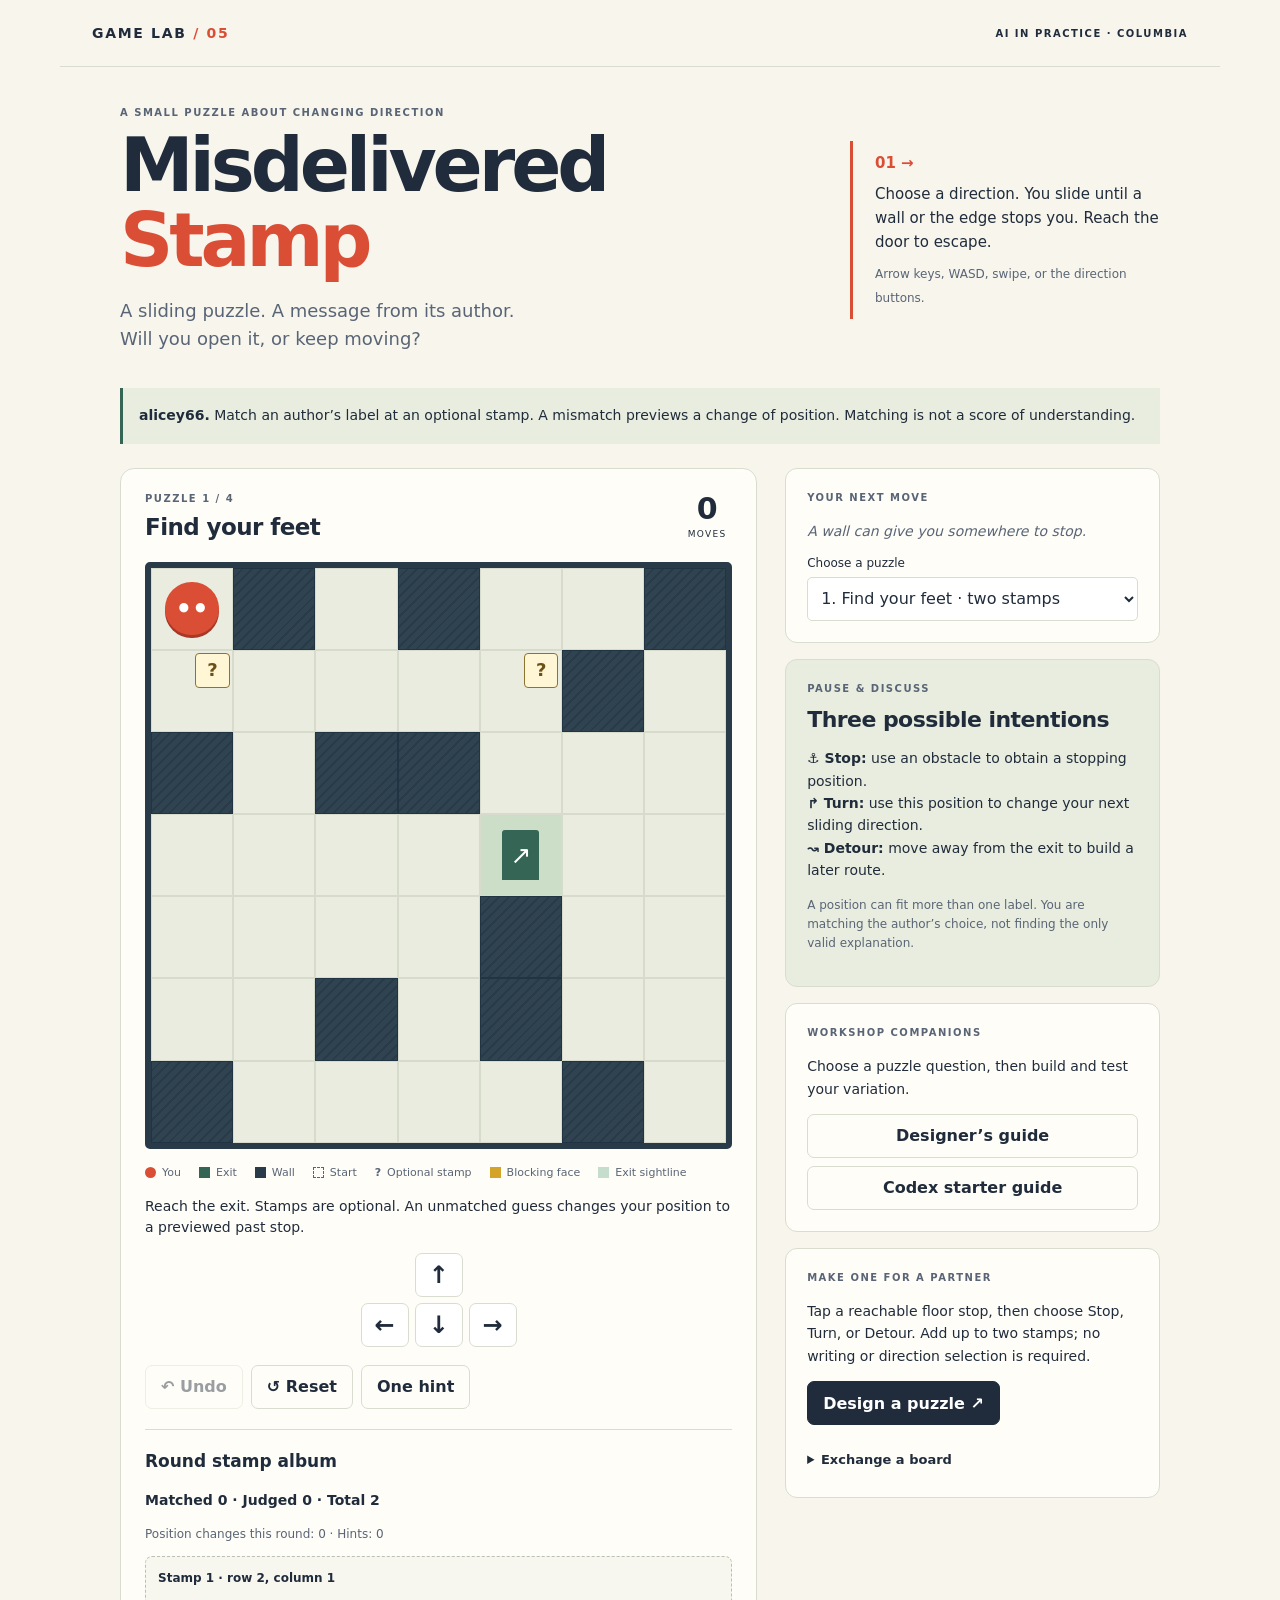
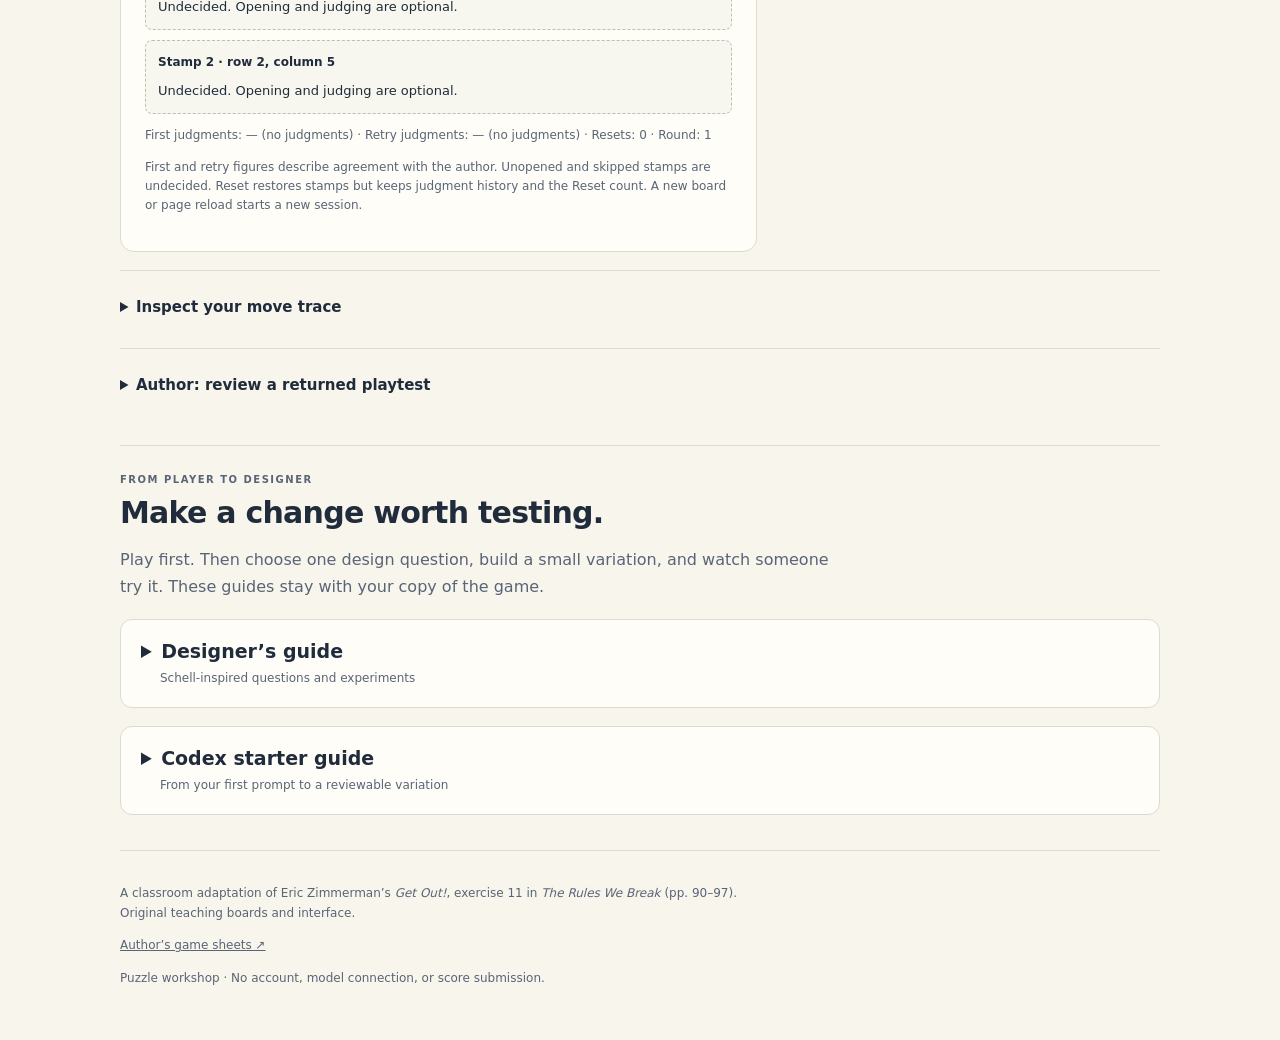
==== commit f50c8898: "Remove personal information from Misdelivered Stamp" ====
--- a/minigames/submissions/alicey66/get-out/index.html
+++ b/minigames/submissions/alicey66/get-out/index.html
@@ -2,7 +2,7 @@
 <html lang="en">
 <head>
 <meta charset="utf-8"><meta name="viewport" content="width=device-width,initial-scale=1">
-<title>Misdelivered Stamp · Zixuan Yang</title>
+<title>Misdelivered Stamp · alicey66</title>
 <link rel="stylesheet" href="style.css">
 <script src="engine.js" defer></script><script src="levels.js" defer></script><script src="stamps.js" defer></script><script src="app.js" defer></script>
 </head>
@@ -10,7 +10,7 @@
 <header class="masthead"><a class="brand" href="./">GAME LAB <span>/ 05</span></a><span class="course">AI IN PRACTICE · COLUMBIA</span></header>
 <main>
 <section class="intro"><div><p class="eyebrow">A SMALL PUZZLE ABOUT CHANGING DIRECTION</p><h1 class="stamp-title">Misdelivered<br><span>Stamp</span></h1><p class="lede">A sliding puzzle. A message from its author.<br>Will you open it, or keep moving?</p></div><div class="rule-card"><span class="rule-number">01 →</span><p>Choose a direction. You slide until a wall or the edge stops you. Reach the door to escape.</p><small>Arrow keys, WASD, swipe, or the direction buttons.</small></div></section>
-<p class="variation-label"><strong>Zixuan Yang · UNI: zy2786.</strong> Match an author’s label at an optional stamp. A mismatch previews a change of position. Matching is not a score of understanding.</p>
+<p class="variation-label"><strong>alicey66.</strong> Match an author’s label at an optional stamp. A mismatch previews a change of position. Matching is not a score of understanding.</p>
 <div class="workspace">
 <section class="play-panel" aria-label="Puzzle play area">
 <div class="board-heading"><div><p class="eyebrow" id="level-number">PUZZLE 01 / 04</p><h2 id="level-title">Find your feet</h2></div><div class="counter"><strong id="moves">0</strong><span>MOVES</span></div></div>
